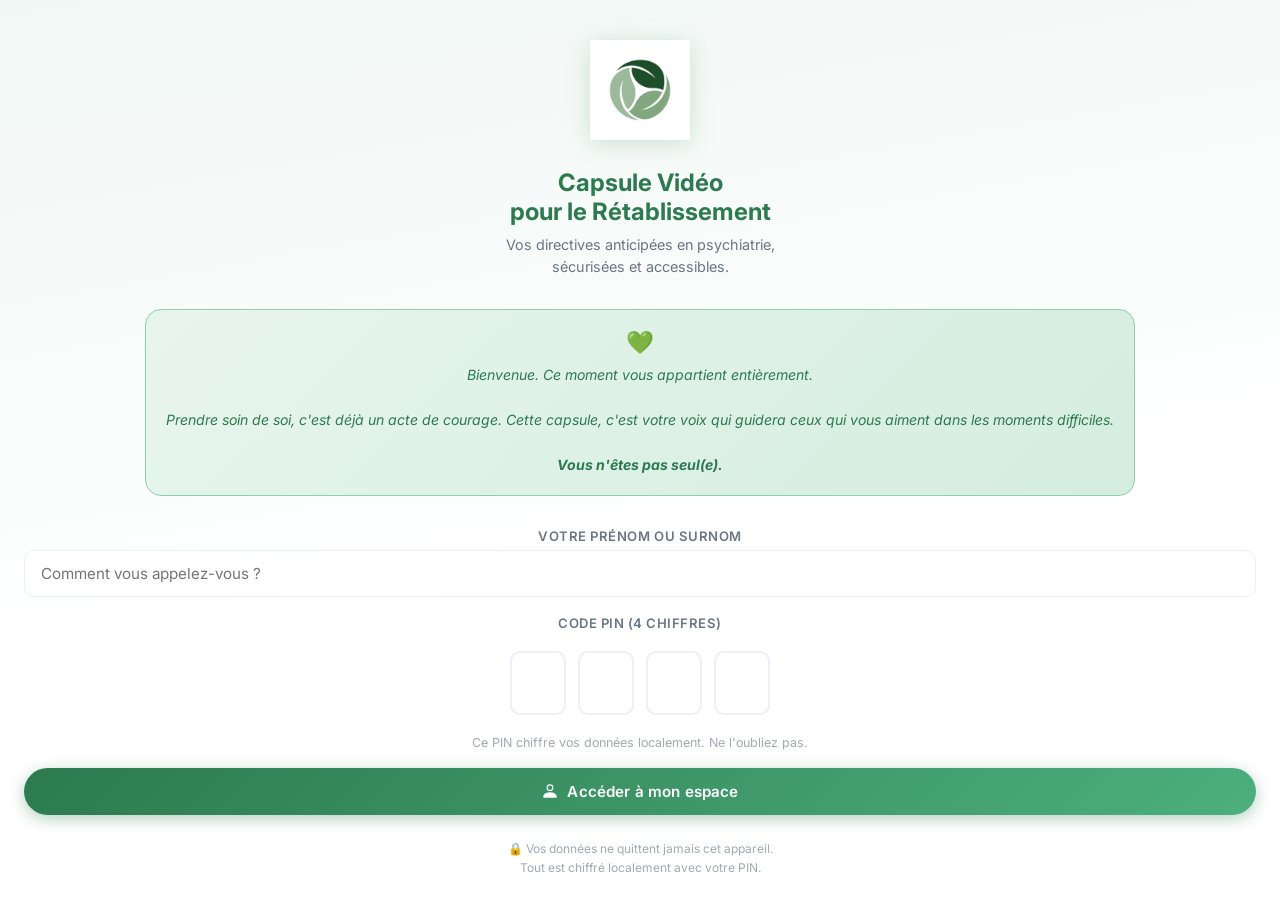
==== index.html @ 0cb2ffcc "Add files via upload" ====
<!DOCTYPE html>
<html lang="fr">
<head>
  <meta charset="UTF-8"/>
  <meta name="viewport" content="width=device-width, initial-scale=1.0, viewport-fit=cover"/>
  <meta name="theme-color" content="#2d7a4f"/>
  <meta name="description" content="Enregistrez vos Directives Anticipées en Psychiatrie en toute sécurité."/>
  <meta name="apple-mobile-web-app-capable" content="yes"/>
  <meta name="apple-mobile-web-app-status-bar-style" content="default"/>
  <meta name="apple-mobile-web-app-title" content="Ma Capsule"/>
  <title>Capsule Vidéo — Connexion</title>
  <link rel="manifest" href="manifest.json"/>
  <link rel="apple-touch-icon" href="icons/icon-192.png"/>
  <link rel="icon" href="icons/icon-192.png" type="image/png"/>
  <link rel="stylesheet" href="css/style.css"/>
</head>
<body>
<div class="login-page">

  <!-- Logo -->
  <img src="icons/icon-512.png" alt="Logo Capsule Vidéo" class="login-logo"/>

  <h1>Capsule Vidéo<br>pour le Rétablissement</h1>
  <p class="tagline">Vos directives anticipées en psychiatrie,<br>sécurisées et accessibles.</p>

  <!-- Message de bienveillance -->
  <div class="bienveillance-banner">
    <div class="heart">💚</div>
    <p>
      Bienvenue. Ce moment vous appartient entièrement.<br><br>
      Prendre soin de soi, c'est déjà un acte de courage.
      Cette capsule, c'est votre voix qui guidera ceux qui vous aiment
      dans les moments difficiles.<br><br>
      <strong>Vous n'êtes pas seul(e).</strong>
    </p>
  </div>

  <!-- Formulaire de connexion -->
  <form class="login-form" id="loginForm" autocomplete="off">
    <div class="form-group">
      <label for="userName">Votre prénom ou surnom</label>
      <input type="text" id="userName" placeholder="Comment vous appelez-vous ?" maxlength="40" required autocomplete="off"/>
    </div>

    <div class="form-group">
      <label>Code PIN (4 chiffres)</label>
      <div class="pin-input-row">
        <input type="tel" class="pin-digit" id="pin1" maxlength="1" pattern="[0-9]" inputmode="numeric" autocomplete="off"/>
        <input type="tel" class="pin-digit" id="pin2" maxlength="1" pattern="[0-9]" inputmode="numeric" autocomplete="off"/>
        <input type="tel" class="pin-digit" id="pin3" maxlength="1" pattern="[0-9]" inputmode="numeric" autocomplete="off"/>
        <input type="tel" class="pin-digit" id="pin4" maxlength="1" pattern="[0-9]" inputmode="numeric" autocomplete="off"/>
      </div>
      <p class="mt-8" style="font-size:0.78rem;color:var(--gray-400);text-align:center;">
        Ce PIN chiffre vos données localement. Ne l'oubliez pas.
      </p>
    </div>

    <button type="submit" class="btn btn-primary btn-full" id="loginBtn">
      <svg xmlns="http://www.w3.org/2000/svg" width="18" height="18" fill="currentColor" viewBox="0 0 16 16">
        <path d="M8 8a3 3 0 1 0 0-6 3 3 0 0 0 0 6zm2-3a2 2 0 1 1-4 0 2 2 0 0 1 4 0zm4 8c0 1-1 1-1 1H3s-1 0-1-1 1-4 6-4 6 3 6 4z"/>
      </svg>
      Accéder à mon espace
    </button>
  </form>

  <p class="mt-24" style="font-size:0.75rem;color:var(--gray-400);text-align:center;line-height:1.6;max-width:300px;">
    🔒 Vos données ne quittent jamais cet appareil.<br>
    Tout est chiffré localement avec votre PIN.
  </p>
</div>

<div id="toast" class="toast"></div>

<script type="module">
  import { setState, registerSW, showToast } from './js/app.js';

  registerSW();

  // PIN auto-advance
  const pins = document.querySelectorAll('.pin-digit');
  pins.forEach((input, i) => {
    input.addEventListener('input', () => {
      input.value = input.value.replace(/\D/g, '');
      if (input.value && i < pins.length - 1) pins[i + 1].focus();
    });
    input.addEventListener('keydown', e => {
      if (e.key === 'Backspace' && !input.value && i > 0) pins[i - 1].focus();
    });
  });

  document.getElementById('loginForm').addEventListener('submit', e => {
    e.preventDefault();
    const name = document.getElementById('userName').value.trim();
    const pin  = Array.from(pins).map(p => p.value).join('');

    if (!name) { showToast('Veuillez entrer votre prénom.'); return; }
    if (pin.length !== 4) { showToast('Veuillez entrer votre code PIN à 4 chiffres.'); return; }

    setState({ name, pin });
    window.location.href = 'dashboard.html';
  });
</script>
</body>
</html>
---- css/style.css ----
/* ============================================
   Capsule Vidéo — Design System
   Palette apaisante : verts naturels, blancs doux
   ============================================ */

@import url('https://fonts.googleapis.com/css2?family=Inter:wght@300;400;500;600;700&display=swap');

:root {
  --green-dark:   #2d7a4f;
  --green-mid:    #4caf7d;
  --green-light:  #8ecfac;
  --green-pale:   #e8f5ee;
  --green-mist:   #f0f7f4;
  --white:        #ffffff;
  --gray-100:     #f8fafb;
  --gray-200:     #eef1f3;
  --gray-400:     #a0aab4;
  --gray-600:     #6b7685;
  --gray-800:     #2c3540;
  --accent:       #5cb87a;
  --danger:       #e57373;
  --shadow-sm:    0 2px 8px rgba(45, 122, 79, 0.08);
  --shadow-md:    0 4px 20px rgba(45, 122, 79, 0.14);
  --shadow-lg:    0 8px 40px rgba(45, 122, 79, 0.18);
  --radius-sm:    10px;
  --radius-md:    16px;
  --radius-lg:    24px;
  --radius-xl:    36px;
  --transition:   all 0.25s cubic-bezier(0.4, 0, 0.2, 1);
}

*, *::before, *::after {
  box-sizing: border-box;
  margin: 0;
  padding: 0;
}

html, body {
  height: 100%;
  font-family: 'Inter', system-ui, -apple-system, sans-serif;
  font-size: 16px;
  color: var(--gray-800);
  background: var(--green-mist);
  -webkit-font-smoothing: antialiased;
}

/* ── Layout ── */
.app-shell {
  min-height: 100vh;
  display: flex;
  flex-direction: column;
  max-width: 480px;
  margin: 0 auto;
  background: var(--white);
  box-shadow: var(--shadow-lg);
}

.page {
  flex: 1;
  overflow-y: auto;
  padding: 24px 20px;
}

/* ── Header ── */
.app-header {
  background: var(--white);
  padding: 16px 20px;
  display: flex;
  align-items: center;
  gap: 12px;
  border-bottom: 1px solid var(--green-pale);
  position: sticky;
  top: 0;
  z-index: 100;
}

.app-header .logo-wrap {
  width: 36px;
  height: 36px;
  flex-shrink: 0;
}

.app-header .logo-wrap img {
  width: 100%;
  height: 100%;
  object-fit: contain;
}

.app-header h1 {
  font-size: 0.9rem;
  font-weight: 600;
  color: var(--green-dark);
  line-height: 1.2;
}

.app-header .subtitle {
  font-size: 0.72rem;
  color: var(--gray-400);
  font-weight: 400;
}

.header-back {
  margin-left: auto;
  background: none;
  border: none;
  cursor: pointer;
  color: var(--green-dark);
  padding: 6px;
  border-radius: 50%;
  transition: var(--transition);
}
.header-back:hover { background: var(--green-pale); }

/* ── Bottom Nav ── */
.bottom-nav {
  display: flex;
  background: var(--white);
  border-top: 1px solid var(--green-pale);
  padding: 8px 0 12px;
}

.nav-item {
  flex: 1;
  display: flex;
  flex-direction: column;
  align-items: center;
  gap: 4px;
  text-decoration: none;
  color: var(--gray-400);
  font-size: 0.65rem;
  font-weight: 500;
  padding: 6px;
  border-radius: var(--radius-sm);
  transition: var(--transition);
  cursor: pointer;
  background: none;
  border: none;
}

.nav-item svg {
  width: 22px;
  height: 22px;
}

.nav-item.active {
  color: var(--green-dark);
}

.nav-item:hover {
  color: var(--green-mid);
}

/* ── Cards ── */
.card {
  background: var(--white);
  border-radius: var(--radius-md);
  padding: 20px;
  box-shadow: var(--shadow-sm);
  border: 1px solid var(--green-pale);
  margin-bottom: 16px;
}

.card-muted {
  background: var(--green-mist);
  border: 1px solid var(--green-pale);
  border-radius: var(--radius-md);
  padding: 20px;
  margin-bottom: 16px;
}

/* ── Buttons ── */
.btn {
  display: inline-flex;
  align-items: center;
  justify-content: center;
  gap: 8px;
  padding: 14px 24px;
  border-radius: var(--radius-xl);
  font-weight: 600;
  font-size: 0.95rem;
  border: none;
  cursor: pointer;
  transition: var(--transition);
  text-decoration: none;
  letter-spacing: 0.01em;
  font-family: inherit;
}

.btn-primary {
  background: linear-gradient(135deg, var(--green-dark), var(--green-mid));
  color: var(--white);
  box-shadow: 0 4px 16px rgba(45, 122, 79, 0.35);
}
.btn-primary:hover {
  transform: translateY(-2px);
  box-shadow: 0 6px 24px rgba(45, 122, 79, 0.45);
}
.btn-primary:active { transform: translateY(0); }

.btn-secondary {
  background: var(--green-pale);
  color: var(--green-dark);
  border: 1.5px solid var(--green-light);
}
.btn-secondary:hover { background: #d4edde; }

.btn-danger {
  background: #fde8e8;
  color: var(--danger);
  border: 1.5px solid #f5c6c6;
}
.btn-danger:hover { background: #fcd0d0; }

.btn-full { width: 100%; }

.btn-icon {
  padding: 12px;
  border-radius: 50%;
  width: 48px;
  height: 48px;
}

/* ── Forms ── */
.form-group {
  margin-bottom: 18px;
}

label {
  display: block;
  font-size: 0.82rem;
  font-weight: 600;
  color: var(--gray-600);
  margin-bottom: 6px;
  text-transform: uppercase;
  letter-spacing: 0.04em;
}

input, select, textarea {
  width: 100%;
  padding: 13px 16px;
  border: 1.5px solid var(--gray-200);
  border-radius: var(--radius-sm);
  font-size: 0.95rem;
  font-family: inherit;
  color: var(--gray-800);
  background: var(--white);
  transition: var(--transition);
  outline: none;
}

input:focus, select:focus, textarea:focus {
  border-color: var(--green-mid);
  box-shadow: 0 0 0 3px rgba(76, 175, 125, 0.12);
}

.pin-input-row {
  display: flex;
  gap: 12px;
  justify-content: center;
  margin: 20px 0;
}

.pin-digit {
  width: 56px;
  height: 64px;
  text-align: center;
  font-size: 1.6rem;
  font-weight: 700;
  border: 2px solid var(--gray-200);
  border-radius: var(--radius-sm);
  color: var(--green-dark);
  caret-color: var(--green-mid);
  transition: var(--transition);
  padding: 0;
  -webkit-text-security: disc;
}
.pin-digit:focus {
  border-color: var(--green-mid);
  box-shadow: 0 0 0 3px rgba(76, 175, 125, 0.15);
}

/* ── Login / Welcome page ── */
.login-page {
  display: flex;
  flex-direction: column;
  align-items: center;
  text-align: center;
  padding: 40px 24px;
  min-height: 100vh;
  background: linear-gradient(170deg, var(--green-mist) 0%, var(--white) 60%);
}

.login-logo {
  width: 100px;
  height: 100px;
  margin-bottom: 28px;
  filter: drop-shadow(0 4px 12px rgba(45,122,79,0.2));
  animation: floatIn 0.8s ease-out;
}

@keyframes floatIn {
  from { opacity: 0; transform: translateY(-16px); }
  to   { opacity: 1; transform: translateY(0); }
}

.login-page h1 {
  font-size: 1.5rem;
  font-weight: 700;
  color: var(--green-dark);
  margin-bottom: 8px;
  animation: fadeInUp 0.6s 0.2s ease-out both;
}

.login-page .tagline {
  font-size: 0.9rem;
  color: var(--gray-600);
  margin-bottom: 32px;
  line-height: 1.5;
  animation: fadeInUp 0.6s 0.3s ease-out both;
}

.bienveillance-banner {
  background: linear-gradient(135deg, #e8f5ee, #d4edde);
  border: 1px solid var(--green-light);
  border-radius: var(--radius-md);
  padding: 18px 20px;
  margin-bottom: 32px;
  animation: fadeInUp 0.6s 0.4s ease-out both;
}

.bienveillance-banner .heart {
  font-size: 1.4rem;
  margin-bottom: 8px;
}

.bienveillance-banner p {
  font-size: 0.88rem;
  color: var(--green-dark);
  line-height: 1.6;
  font-style: italic;
}

.login-form {
  width: 100%;
  animation: fadeInUp 0.6s 0.5s ease-out both;
}

@keyframes fadeInUp {
  from { opacity: 0; transform: translateY(20px); }
  to   { opacity: 1; transform: translateY(0); }
}

/* ── Dashboard ── */
.dashboard-hero {
  background: linear-gradient(135deg, var(--green-dark) 0%, var(--green-mid) 100%);
  border-radius: var(--radius-lg);
  padding: 32px 24px;
  text-align: center;
  margin-bottom: 20px;
  color: var(--white);
  position: relative;
  overflow: hidden;
}

.dashboard-hero::before {
  content: '';
  position: absolute;
  top: -30px; right: -30px;
  width: 120px; height: 120px;
  border-radius: 50%;
  background: rgba(255,255,255,0.07);
}

.dashboard-hero::after {
  content: '';
  position: absolute;
  bottom: -40px; left: -20px;
  width: 160px; height: 160px;
  border-radius: 50%;
  background: rgba(255,255,255,0.05);
}

.dashboard-hero h2 {
  font-size: 1.15rem;
  font-weight: 600;
  margin-bottom: 6px;
  opacity: 0.9;
}

.dashboard-hero .hero-name {
  font-size: 1.6rem;
  font-weight: 700;
  margin-bottom: 24px;
}

.record-btn-hero {
  background: var(--white);
  color: var(--green-dark);
  font-size: 1.05rem;
  padding: 16px 32px;
  box-shadow: 0 4px 20px rgba(0,0,0,0.15);
  border-radius: var(--radius-xl);
  border: none;
  cursor: pointer;
  font-family: inherit;
  font-weight: 700;
  display: inline-flex;
  align-items: center;
  gap: 10px;
  transition: var(--transition);
  position: relative;
  z-index: 1;
}
.record-btn-hero:hover {
  transform: scale(1.04);
  box-shadow: 0 6px 28px rgba(0,0,0,0.2);
}

/* ── Video Player ── */
.video-container {
  position: relative;
  width: 100%;
  border-radius: var(--radius-md);
  overflow: hidden;
  background: var(--gray-800);
  aspect-ratio: 4/3;
}

.video-container video {
  width: 100%;
  height: 100%;
  object-fit: cover;
}

.video-empty {
  display: flex;
  flex-direction: column;
  align-items: center;
  justify-content: center;
  height: 200px;
  background: var(--green-mist);
  border-radius: var(--radius-md);
  border: 2px dashed var(--green-light);
  color: var(--gray-400);
  gap: 10px;
}

.video-empty svg { opacity: 0.4; }
.video-empty p {
  font-size: 0.85rem;
  text-align: center;
  padding: 0 20px;
  line-height: 1.4;
}

.capsule-meta {
  display: flex;
  gap: 12px;
  margin-top: 10px;
}

.meta-chip {
  background: var(--green-pale);
  color: var(--green-dark);
  font-size: 0.75rem;
  font-weight: 600;
  padding: 4px 12px;
  border-radius: 99px;
  display: inline-flex;
  align-items: center;
  gap: 4px;
}

/* ── Record page ── */
.record-page {
  padding: 0;
}

.camera-container {
  position: relative;
  width: 100%;
  background: #111;
  aspect-ratio: 3/4;
  max-height: 55vh;
  overflow: hidden;
}

#videoPreview {
  width: 100%;
  height: 100%;
  object-fit: cover;
  transform: scaleX(-1); /* selfie mirror */
}

.camera-placeholder {
  position: absolute;
  inset: 0;
  display: flex;
  flex-direction: column;
  align-items: center;
  justify-content: center;
  color: rgba(255,255,255,0.5);
  gap: 12px;
  font-size: 0.88rem;
}

/* Prompt overlay */
.prompt-overlay {
  position: absolute;
  bottom: 0;
  left: 0;
  right: 0;
  background: linear-gradient(to top, rgba(0,0,0,0.85) 0%, rgba(0,0,0,0) 100%);
  padding: 40px 20px 20px;
  color: white;
}

.prompt-phase {
  display: inline-block;
  background: rgba(76, 175, 125, 0.85);
  padding: 3px 10px;
  border-radius: 99px;
  font-size: 0.7rem;
  font-weight: 600;
  margin-bottom: 8px;
  text-transform: uppercase;
  letter-spacing: 0.06em;
  backdrop-filter: blur(4px);
}

.prompt-text {
  font-size: 1rem;
  font-weight: 500;
  line-height: 1.4;
  text-shadow: 0 1px 4px rgba(0,0,0,0.5);
}

/* Progress bar */
.phase-progress {
  display: flex;
  gap: 6px;
  padding: 16px 20px 8px;
  background: var(--white);
}

.phase-dot {
  flex: 1;
  height: 4px;
  border-radius: 99px;
  background: var(--gray-200);
  transition: var(--transition);
}
.phase-dot.done  { background: var(--green-dark); }
.phase-dot.active { background: var(--green-mid); }

/* Timer */
.rec-timer {
  display: flex;
  align-items: center;
  gap: 8px;
  font-size: 0.85rem;
  font-weight: 600;
  color: var(--gray-600);
  padding: 8px 20px;
}

.rec-dot {
  width: 10px;
  height: 10px;
  border-radius: 50%;
  background: var(--danger);
  opacity: 0;
  transition: opacity 0.2s;
}
.rec-dot.recording {
  opacity: 1;
  animation: blink 1.2s ease-in-out infinite;
}
@keyframes blink {
  0%, 100% { opacity: 1; }
  50% { opacity: 0.2; }
}

/* Record controls */
.record-controls {
  display: flex;
  align-items: center;
  justify-content: center;
  gap: 16px;
  padding: 16px 20px 24px;
  background: var(--white);
}

.rec-btn-main {
  width: 72px;
  height: 72px;
  border-radius: 50%;
  border: 4px solid var(--green-dark);
  background: var(--white);
  cursor: pointer;
  display: flex;
  align-items: center;
  justify-content: center;
  transition: var(--transition);
  box-shadow: var(--shadow-md);
}
.rec-btn-main:hover { transform: scale(1.06); }

.rec-btn-main .inner-circle {
  width: 44px;
  height: 44px;
  border-radius: 50%;
  background: var(--danger);
  transition: var(--transition);
}
.rec-btn-main.recording .inner-circle {
  border-radius: 6px;
  width: 28px; height: 28px;
  background: var(--danger);
}

.btn-sm {
  padding: 10px 18px;
  font-size: 0.82rem;
  border-radius: var(--radius-xl);
}

.prompts-panel {
  background: var(--green-mist);
  padding: 16px 20px;
  border-top: 1px solid var(--green-pale);
}

.prompts-panel h3 {
  font-size: 0.75rem;
  text-transform: uppercase;
  letter-spacing: 0.06em;
  color: var(--gray-400);
  margin-bottom: 10px;
  font-weight: 600;
}

.prompt-list {
  list-style: none;
}

.prompt-list li {
  padding: 8px 12px;
  border-radius: var(--radius-sm);
  font-size: 0.85rem;
  color: var(--gray-600);
  margin-bottom: 4px;
  transition: var(--transition);
  display: flex;
  align-items: center;
  gap: 8px;
}
.prompt-list li.active {
  background: var(--white);
  color: var(--green-dark);
  font-weight: 600;
  box-shadow: var(--shadow-sm);
}
.prompt-list li.done {
  color: var(--green-light);
  text-decoration: line-through;
}

/* ── Access page ── */
.access-badge {
  display: inline-flex;
  align-items: center;
  gap: 6px;
  font-size: 0.75rem;
  font-weight: 600;
  padding: 4px 12px;
  border-radius: 99px;
}
.badge-soignant  { background: #e3f2fd; color: #1976d2; }
.badge-confiance { background: #ede7f6; color: #7b1fa2; }
.badge-famille   { background: #fff3e0; color: #f57c00; }

.access-person {
  display: flex;
  align-items: center;
  gap: 14px;
  padding: 14px 0;
  border-bottom: 1px solid var(--gray-200);
}
.access-person:last-child { border-bottom: none; }

.avatar {
  width: 42px;
  height: 42px;
  border-radius: 50%;
  background: linear-gradient(135deg, var(--green-mid), var(--green-dark));
  display: flex;
  align-items: center;
  justify-content: center;
  color: white;
  font-weight: 700;
  font-size: 1rem;
  flex-shrink: 0;
}

.access-info { flex: 1; }
.access-info .name {
  font-weight: 600;
  font-size: 0.92rem;
  color: var(--gray-800);
}
.access-info .contact {
  font-size: 0.78rem;
  color: var(--gray-400);
  margin-top: 2px;
}

/* ── Misc ── */
.section-title {
  font-size: 0.75rem;
  text-transform: uppercase;
  letter-spacing: 0.06em;
  color: var(--gray-400);
  font-weight: 700;
  margin-bottom: 12px;
  margin-top: 4px;
}

.text-center { text-align: center; }
.mt-8 { margin-top: 8px; }
.mt-12 { margin-top: 12px; }
.mt-16 { margin-top: 16px; }
.mt-24 { margin-top: 24px; }
.mb-8  { margin-bottom: 8px; }
.mb-16 { margin-bottom: 16px; }

.divider {
  height: 1px;
  background: var(--green-pale);
  margin: 16px 0;
}

.toast {
  position: fixed;
  bottom: 90px;
  left: 50%;
  transform: translateX(-50%) translateY(20px);
  background: var(--gray-800);
  color: white;
  padding: 12px 20px;
  border-radius: var(--radius-xl);
  font-size: 0.85rem;
  opacity: 0;
  transition: all 0.3s ease;
  z-index: 1000;
  white-space: nowrap;
  pointer-events: none;
}
.toast.show {
  opacity: 1;
  transform: translateX(-50%) translateY(0);
}

.info-box {
  background: linear-gradient(135deg, #e8f5ee, #d4edde);
  border: 1px solid var(--green-light);
  border-radius: var(--radius-sm);
  padding: 14px 16px;
  font-size: 0.82rem;
  color: var(--green-dark);
  line-height: 1.5;
  margin-bottom: 16px;
}

.danger-zone {
  border: 1.5px solid #f5c6c6;
  border-radius: var(--radius-md);
  padding: 16px;
  background: #fff8f8;
}
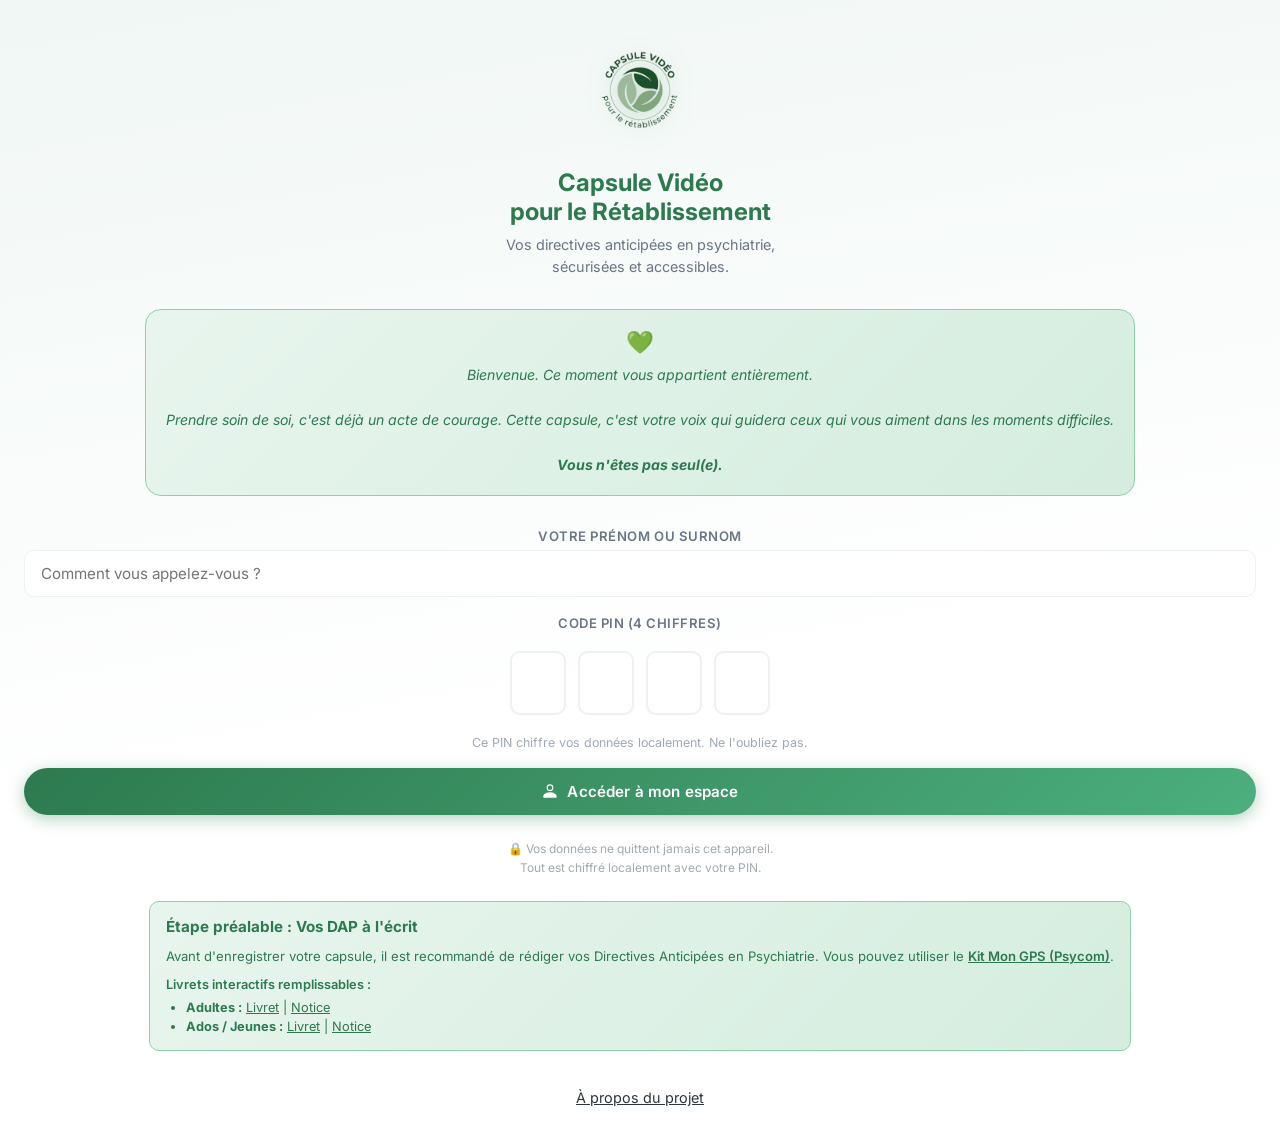
==== commit 93382ad9: "Add files via upload" ====
--- a/index.html
+++ b/index.html
@@ -1,82 +1,179 @@
 <!DOCTYPE html>
 <html lang="fr">
+
 <head>
-  <meta charset="UTF-8"/>
-  <meta name="viewport" content="width=device-width, initial-scale=1.0, viewport-fit=cover"/>
-  <meta name="theme-color" content="#2d7a4f"/>
-  <meta name="description" content="Enregistrez vos Directives Anticipées en Psychiatrie en toute sécurité."/>
-  <meta name="apple-mobile-web-app-capable" content="yes"/>
-  <meta name="apple-mobile-web-app-status-bar-style" content="default"/>
-  <meta name="apple-mobile-web-app-title" content="Ma Capsule"/>
+  <meta charset="UTF-8" />
+  <meta name="viewport" content="width=device-width, initial-scale=1.0, viewport-fit=cover" />
+  <meta name="theme-color" content="#2d7a4f" />
+  <meta name="description" content="Enregistrez vos Directives Anticipées en Psychiatrie en toute sécurité." />
+  <meta name="apple-mobile-web-app-capable" content="yes" />
+  <meta name="apple-mobile-web-app-status-bar-style" content="default" />
+  <meta name="apple-mobile-web-app-title" content="Ma Capsule" />
   <title>Capsule Vidéo — Connexion</title>
-  <link rel="manifest" href="manifest.json"/>
-  <link rel="apple-touch-icon" href="icons/icon-192.png"/>
-  <link rel="icon" href="icons/icon-192.png" type="image/png"/>
-  <link rel="stylesheet" href="css/style.css"/>
+  <link rel="manifest" href="manifest.json" />
+  <link rel="apple-touch-icon" href="icons/NewLogo.png" />
+  <link rel="icon" href="icons/NewLogo.png" type="image/png" />
+  <link rel="stylesheet" href="css/style.css" />
 </head>
+
 <body>
-<div class="login-page">
-
-  <!-- Logo -->
-  <img src="icons/icon-512.png" alt="Logo Capsule Vidéo" class="login-logo"/>
-
-  <h1>Capsule Vidéo<br>pour le Rétablissement</h1>
-  <p class="tagline">Vos directives anticipées en psychiatrie,<br>sécurisées et accessibles.</p>
-
-  <!-- Message de bienveillance -->
-  <div class="bienveillance-banner">
-    <div class="heart">💚</div>
-    <p>
-      Bienvenue. Ce moment vous appartient entièrement.<br><br>
-      Prendre soin de soi, c'est déjà un acte de courage.
-      Cette capsule, c'est votre voix qui guidera ceux qui vous aiment
-      dans les moments difficiles.<br><br>
-      <strong>Vous n'êtes pas seul(e).</strong>
-    </p>
-  </div>
-
-  <!-- Formulaire de connexion -->
-  <form class="login-form" id="loginForm" autocomplete="off">
-    <div class="form-group">
-      <label for="userName">Votre prénom ou surnom</label>
-      <input type="text" id="userName" placeholder="Comment vous appelez-vous ?" maxlength="40" required autocomplete="off"/>
-    </div>
-
-    <div class="form-group">
-      <label>Code PIN (4 chiffres)</label>
-      <div class="pin-input-row">
-        <input type="tel" class="pin-digit" id="pin1" maxlength="1" pattern="[0-9]" inputmode="numeric" autocomplete="off"/>
-        <input type="tel" class="pin-digit" id="pin2" maxlength="1" pattern="[0-9]" inputmode="numeric" autocomplete="off"/>
-        <input type="tel" class="pin-digit" id="pin3" maxlength="1" pattern="[0-9]" inputmode="numeric" autocomplete="off"/>
-        <input type="tel" class="pin-digit" id="pin4" maxlength="1" pattern="[0-9]" inputmode="numeric" autocomplete="off"/>
-      </div>
-      <p class="mt-8" style="font-size:0.78rem;color:var(--gray-400);text-align:center;">
-        Ce PIN chiffre vos données localement. Ne l'oubliez pas.
+  <div class="login-page">
+
+    <!-- Logo -->
+    <img src="icons/NewLogo.png" alt="Logo Capsule Vidéo" class="login-logo" />
+
+    <h1>Capsule Vidéo<br>pour le Rétablissement</h1>
+    <p class="tagline">Vos directives anticipées en psychiatrie,<br>sécurisées et accessibles.</p>
+
+    <!-- Message de bienveillance -->
+    <div class="bienveillance-banner">
+      <div class="heart">💚</div>
+      <p>
+        Bienvenue. Ce moment vous appartient entièrement.<br><br>
+        Prendre soin de soi, c'est déjà un acte de courage.
+        Cette capsule, c'est votre voix qui guidera ceux qui vous aiment
+        dans les moments difficiles.<br><br>
+        <strong>Vous n'êtes pas seul(e).</strong>
       </p>
     </div>
 
-    <button type="submit" class="btn btn-primary btn-full" id="loginBtn">
-      <svg xmlns="http://www.w3.org/2000/svg" width="18" height="18" fill="currentColor" viewBox="0 0 16 16">
-        <path d="M8 8a3 3 0 1 0 0-6 3 3 0 0 0 0 6zm2-3a2 2 0 1 1-4 0 2 2 0 0 1 4 0zm4 8c0 1-1 1-1 1H3s-1 0-1-1 1-4 6-4 6 3 6 4z"/>
+    <!-- Formulaire de connexion -->
+    <form class="login-form" id="loginForm" autocomplete="off">
+      <div class="form-group">
+        <label for="userName">Votre prénom ou surnom</label>
+        <input type="text" id="userName" placeholder="Comment vous appelez-vous ?" maxlength="40" required
+          autocomplete="off" />
+      </div>
+
+      <div class="form-group">
+        <label>Code PIN (4 chiffres)</label>
+        <div class="pin-input-row">
+          <input type="tel" class="pin-digit" id="pin1" maxlength="1" pattern="[0-9]" inputmode="numeric"
+            autocomplete="off" />
+          <input type="tel" class="pin-digit" id="pin2" maxlength="1" pattern="[0-9]" inputmode="numeric"
+            autocomplete="off" />
+          <input type="tel" class="pin-digit" id="pin3" maxlength="1" pattern="[0-9]" inputmode="numeric"
+            autocomplete="off" />
+          <input type="tel" class="pin-digit" id="pin4" maxlength="1" pattern="[0-9]" inputmode="numeric"
+            autocomplete="off" />
+        </div>
+        <p class="mt-8" style="font-size:0.78rem;color:var(--gray-400);text-align:center;">
+          Ce PIN chiffre vos données localement. Ne l'oubliez pas.
+        </p>
+      </div>
+
+      <button type="submit" class="btn btn-primary btn-full" id="loginBtn">
+        <svg xmlns="http://www.w3.org/2000/svg" width="18" height="18" fill="currentColor" viewBox="0 0 16 16">
+          <path
+            d="M8 8a3 3 0 1 0 0-6 3 3 0 0 0 0 6zm2-3a2 2 0 1 1-4 0 2 2 0 0 1 4 0zm4 8c0 1-1 1-1 1H3s-1 0-1-1 1-4 6-4 6 3 6 4z" />
+        </svg>
+        Accéder à mon espace
+      </button>
+    </form>
+
+    <p class="mt-24" style="font-size:0.75rem;color:var(--gray-400);text-align:center;line-height:1.6;max-width:300px;">
+      🔒 Vos données ne quittent jamais cet appareil.<br>
+      Tout est chiffré localement avec votre PIN.
+    </p>
+
+    <!-- Étape préalable DAP -->
+    <div class="info-box" style="margin-top: 24px; text-align: left; line-height: 1.5;">
+      <h3 style="font-size: 0.95rem; color: var(--primary-color); margin-bottom: 8px;">Étape préalable : Vos DAP à l'écrit</h3>
+      <p style="margin-bottom: 8px;">Avant d'enregistrer votre capsule, il est recommandé de rédiger vos Directives Anticipées en Psychiatrie. Vous pouvez utiliser le <a href="https://www.psycom.org/agir/la-defense-des-droits/kit-mon-gps/#telecharger-le-livret-mon-gps-697d5fd9e384f" target="_blank" rel="noopener" style="color:var(--primary-color);font-weight:600;text-decoration:underline;">Kit Mon GPS (Psycom)</a>.</p>
+      
+      <p style="margin-bottom: 4px; font-weight: 600; font-size: 0.8rem;">Livrets interactifs remplissables :</p>
+      <ul style="margin: 0; padding-left: 20px; font-size: 0.8rem;">
+        <li><strong>Adultes :</strong> <a href="https://www.psycom.org/wp-content/uploads/2023/11/PSYCOM_GPS_VF_INTERACTIF_2023.pdf" target="_blank" rel="noopener" style="color:var(--primary-color);text-decoration:underline;">Livret</a> | <a href="https://www.psycom.org/wp-content/uploads/2023/11/PSYCOM_PRISM_monGPS_NOTICE_Usagers.pdf" target="_blank" rel="noopener" style="color:var(--primary-color);text-decoration:underline;">Notice</a></li>
+        <li><strong>Ados / Jeunes :</strong> <a href="https://www.psycom.org/wp-content/uploads/2023/11/PSYCOM_GPS_ADOS_INTERACTIF_2023.pdf" target="_blank" rel="noopener" style="color:var(--primary-color);text-decoration:underline;">Livret</a> | <a href="https://www.psycom.org/wp-content/uploads/2024/04/PSYCOM_GPS_ADO-JEUNES-ADULTES_Notice_Jeunes_DEF.pdf" target="_blank" rel="noopener" style="color:var(--primary-color);text-decoration:underline;">Notice</a></li>
+      </ul>
+    </div>
+
+    <!-- Bouton installation PWA -->
+    <button id="installBtn" class="btn-install" style="display:none;"
+      aria-label="Installer l'application sur votre téléphone">
+      <svg xmlns="http://www.w3.org/2000/svg" width="20" height="20" fill="currentColor" viewBox="0 0 16 16">
+        <path
+          d="M.5 9.9a.5.5 0 0 1 .5.5v2.5a1 1 0 0 0 1 1h12a1 1 0 0 0 1-1v-2.5a.5.5 0 0 1 1 0v2.5a2 2 0 0 1-2 2H2a2 2 0 0 1-2-2v-2.5a.5.5 0 0 1 .5-.5z" />
+        <path
+          d="M7.646 11.854a.5.5 0 0 0 .708 0l3-3a.5.5 0 0 0-.708-.708L8.5 10.293V1.5a.5.5 0 0 0-1 0v8.793L5.354 8.146a.5.5 0 1 0-.708.708l3 3z" />
       </svg>
-      Accéder à mon espace
+      Installer l'application
     </button>
-  </form>
-
-  <p class="mt-24" style="font-size:0.75rem;color:var(--gray-400);text-align:center;line-height:1.6;max-width:300px;">
-    🔒 Vos données ne quittent jamais cet appareil.<br>
-    Tout est chiffré localement avec votre PIN.
-  </p>
-</div>
-
-<div id="toast" class="toast"></div>
-
-<script type="module">
+
+    <p id="installHint" class="install-hint" style="display:none;">
+      📱 Ajoutez l'app sur votre écran d'accueil pour y accéder facilement.
+    </p>
+
+    <div style="text-align:center; margin-top: 20px;">
+        <a href="about.html" style="color:var(--gray-500); font-size: 0.9rem; text-decoration: underline;">À propos du projet</a>
+    </div>
+  </div>
+
+  <div id="toast" class="toast"></div>
+
+  <script type="module">
   import { setState, registerSW, showToast } from './js/app.js';
 
   registerSW();
 
-  // PIN auto-advance
+  // ── Installation PWA ───────────────────────────────────────────────────────
+  let deferredPrompt = null;
+  const installBtn  = document.getElementById('installBtn');
+  const installHint = document.getElementById('installHint');
+
+  // Si déjà installée en standalone, ne rien afficher
+  const isStandalone = window.matchMedia('(display-mode: standalone)').matches
+    || window.navigator.standalone === true;
+
+  if (!isStandalone) {
+    // Android / Chrome : événement natif
+    window.addEventListener('beforeinstallprompt', e => {
+      e.preventDefault();
+      deferredPrompt = e;
+      installBtn.style.display = 'flex';
+      installHint.style.display = 'block';
+    });
+
+    // iOS Safari : pas d'événement natif → afficher un message guidé
+    const isIOS = /iphone|ipad|ipod/i.test(navigator.userAgent);
+    const isSafari = /^((?!chrome|android).)*safari/i.test(navigator.userAgent);
+    if (isIOS && isSafari) {
+      installBtn.textContent = '';
+      installBtn.innerHTML = `
+        <svg xmlns="http://www.w3.org/2000/svg" width="20" height="20" fill="currentColor" viewBox="0 0 16 16">
+          <path d="M.5 9.9a.5.5 0 0 1 .5.5v2.5a1 1 0 0 0 1 1h12a1 1 0 0 0 1-1v-2.5a.5.5 0 0 1 1 0v2.5a2 2 0 0 1-2 2H2a2 2 0 0 1-2-2v-2.5a.5.5 0 0 1 .5-.5z"/>
+          <path d="M7.646 11.854a.5.5 0 0 0 .708 0l3-3a.5.5 0 0 0-.708-.708L8.5 10.293V1.5a.5.5 0 0 0-1 0v8.793L5.354 8.146a.5.5 0 1 0-.708.708l3 3z"/>
+        </svg>
+        Installer l'application`;
+      installBtn.style.display = 'flex';
+      installHint.style.display = 'block';
+    }
+
+    installBtn.addEventListener('click', async () => {
+      if (deferredPrompt) {
+        // Android/Chrome : déclencher la boîte de dialogue native
+        deferredPrompt.prompt();
+        const { outcome } = await deferredPrompt.userChoice;
+        if (outcome === 'accepted') {
+          installBtn.style.display = 'none';
+          installHint.style.display = 'none';
+          showToast('✅ Application installée avec succès !');
+        }
+        deferredPrompt = null;
+      } else {
+        // iOS : afficher les instructions
+        showToast('Sur iOS : appuyez sur  ⬆  puis « Sur l\'écran d\'accueil »', 5000);
+      }
+    });
+
+    // Masquer si l'utilisateur installe depuis ailleurs
+    window.addEventListener('appinstalled', () => {
+      installBtn.style.display = 'none';
+      installHint.style.display = 'none';
+    });
+  }
+
+  // ── PIN auto-advance ───────────────────────────────────────────────────────
   const pins = document.querySelectorAll('.pin-digit');
   pins.forEach((input, i) => {
     input.addEventListener('input', () => {
@@ -99,6 +196,7 @@
     setState({ name, pin });
     window.location.href = 'dashboard.html';
   });
-</script>
+  </script>
 </body>
-</html>
+
+</html>
--- a/css/style.css
+++ b/css/style.css
@@ -6,36 +6,39 @@
 @import url('https://fonts.googleapis.com/css2?family=Inter:wght@300;400;500;600;700&display=swap');
 
 :root {
-  --green-dark:   #2d7a4f;
-  --green-mid:    #4caf7d;
-  --green-light:  #8ecfac;
-  --green-pale:   #e8f5ee;
-  --green-mist:   #f0f7f4;
-  --white:        #ffffff;
-  --gray-100:     #f8fafb;
-  --gray-200:     #eef1f3;
-  --gray-400:     #a0aab4;
-  --gray-600:     #6b7685;
-  --gray-800:     #2c3540;
-  --accent:       #5cb87a;
-  --danger:       #e57373;
-  --shadow-sm:    0 2px 8px rgba(45, 122, 79, 0.08);
-  --shadow-md:    0 4px 20px rgba(45, 122, 79, 0.14);
-  --shadow-lg:    0 8px 40px rgba(45, 122, 79, 0.18);
-  --radius-sm:    10px;
-  --radius-md:    16px;
-  --radius-lg:    24px;
-  --radius-xl:    36px;
-  --transition:   all 0.25s cubic-bezier(0.4, 0, 0.2, 1);
-}
-
-*, *::before, *::after {
+  --green-dark: #2d7a4f;
+  --green-mid: #4caf7d;
+  --green-light: #8ecfac;
+  --green-pale: #e8f5ee;
+  --green-mist: #f0f7f4;
+  --white: #ffffff;
+  --gray-100: #f8fafb;
+  --gray-200: #eef1f3;
+  --gray-400: #a0aab4;
+  --gray-600: #6b7685;
+  --gray-800: #2c3540;
+  --accent: #5cb87a;
+  --danger: #e57373;
+  --shadow-sm: 0 2px 8px rgba(45, 122, 79, 0.08);
+  --shadow-md: 0 4px 20px rgba(45, 122, 79, 0.14);
+  --shadow-lg: 0 8px 40px rgba(45, 122, 79, 0.18);
+  --radius-sm: 10px;
+  --radius-md: 16px;
+  --radius-lg: 24px;
+  --radius-xl: 36px;
+  --transition: all 0.25s cubic-bezier(0.4, 0, 0.2, 1);
+}
+
+*,
+*::before,
+*::after {
   box-sizing: border-box;
   margin: 0;
   padding: 0;
 }
 
-html, body {
+html,
+body {
   height: 100%;
   font-family: 'Inter', system-ui, -apple-system, sans-serif;
   font-size: 16px;
@@ -109,7 +112,10 @@
   border-radius: 50%;
   transition: var(--transition);
 }
-.header-back:hover { background: var(--green-pale); }
+
+.header-back:hover {
+  background: var(--green-pale);
+}
 
 /* ── Bottom Nav ── */
 .bottom-nav {
@@ -191,27 +197,39 @@
   color: var(--white);
   box-shadow: 0 4px 16px rgba(45, 122, 79, 0.35);
 }
+
 .btn-primary:hover {
   transform: translateY(-2px);
   box-shadow: 0 6px 24px rgba(45, 122, 79, 0.45);
 }
-.btn-primary:active { transform: translateY(0); }
+
+.btn-primary:active {
+  transform: translateY(0);
+}
 
 .btn-secondary {
   background: var(--green-pale);
   color: var(--green-dark);
   border: 1.5px solid var(--green-light);
 }
-.btn-secondary:hover { background: #d4edde; }
+
+.btn-secondary:hover {
+  background: #d4edde;
+}
 
 .btn-danger {
   background: #fde8e8;
   color: var(--danger);
   border: 1.5px solid #f5c6c6;
 }
-.btn-danger:hover { background: #fcd0d0; }
-
-.btn-full { width: 100%; }
+
+.btn-danger:hover {
+  background: #fcd0d0;
+}
+
+.btn-full {
+  width: 100%;
+}
 
 .btn-icon {
   padding: 12px;
@@ -235,7 +253,9 @@
   letter-spacing: 0.04em;
 }
 
-input, select, textarea {
+input,
+select,
+textarea {
   width: 100%;
   padding: 13px 16px;
   border: 1.5px solid var(--gray-200);
@@ -248,7 +268,9 @@
   outline: none;
 }
 
-input:focus, select:focus, textarea:focus {
+input:focus,
+select:focus,
+textarea:focus {
   border-color: var(--green-mid);
   box-shadow: 0 0 0 3px rgba(76, 175, 125, 0.12);
 }
@@ -274,6 +296,7 @@
   padding: 0;
   -webkit-text-security: disc;
 }
+
 .pin-digit:focus {
   border-color: var(--green-mid);
   box-shadow: 0 0 0 3px rgba(76, 175, 125, 0.15);
@@ -294,13 +317,20 @@
   width: 100px;
   height: 100px;
   margin-bottom: 28px;
-  filter: drop-shadow(0 4px 12px rgba(45,122,79,0.2));
+  filter: drop-shadow(0 4px 12px rgba(45, 122, 79, 0.2));
   animation: floatIn 0.8s ease-out;
 }
 
 @keyframes floatIn {
-  from { opacity: 0; transform: translateY(-16px); }
-  to   { opacity: 1; transform: translateY(0); }
+  from {
+    opacity: 0;
+    transform: translateY(-16px);
+  }
+
+  to {
+    opacity: 1;
+    transform: translateY(0);
+  }
 }
 
 .login-page h1 {
@@ -346,8 +376,15 @@
 }
 
 @keyframes fadeInUp {
-  from { opacity: 0; transform: translateY(20px); }
-  to   { opacity: 1; transform: translateY(0); }
+  from {
+    opacity: 0;
+    transform: translateY(20px);
+  }
+
+  to {
+    opacity: 1;
+    transform: translateY(0);
+  }
 }
 
 /* ── Dashboard ── */
@@ -365,19 +402,23 @@
 .dashboard-hero::before {
   content: '';
   position: absolute;
-  top: -30px; right: -30px;
-  width: 120px; height: 120px;
+  top: -30px;
+  right: -30px;
+  width: 120px;
+  height: 120px;
   border-radius: 50%;
-  background: rgba(255,255,255,0.07);
+  background: rgba(255, 255, 255, 0.07);
 }
 
 .dashboard-hero::after {
   content: '';
   position: absolute;
-  bottom: -40px; left: -20px;
-  width: 160px; height: 160px;
+  bottom: -40px;
+  left: -20px;
+  width: 160px;
+  height: 160px;
   border-radius: 50%;
-  background: rgba(255,255,255,0.05);
+  background: rgba(255, 255, 255, 0.05);
 }
 
 .dashboard-hero h2 {
@@ -398,7 +439,7 @@
   color: var(--green-dark);
   font-size: 1.05rem;
   padding: 16px 32px;
-  box-shadow: 0 4px 20px rgba(0,0,0,0.15);
+  box-shadow: 0 4px 20px rgba(0, 0, 0, 0.15);
   border-radius: var(--radius-xl);
   border: none;
   cursor: pointer;
@@ -411,9 +452,10 @@
   position: relative;
   z-index: 1;
 }
+
 .record-btn-hero:hover {
   transform: scale(1.04);
-  box-shadow: 0 6px 28px rgba(0,0,0,0.2);
+  box-shadow: 0 6px 28px rgba(0, 0, 0, 0.2);
 }
 
 /* ── Video Player ── */
@@ -445,7 +487,10 @@
   gap: 10px;
 }
 
-.video-empty svg { opacity: 0.4; }
+.video-empty svg {
+  opacity: 0.4;
+}
+
 .video-empty p {
   font-size: 0.85rem;
   text-align: center;
@@ -489,7 +534,8 @@
   width: 100%;
   height: 100%;
   object-fit: cover;
-  transform: scaleX(-1); /* selfie mirror */
+  transform: scaleX(-1);
+  /* selfie mirror */
 }
 
 .camera-placeholder {
@@ -499,7 +545,7 @@
   flex-direction: column;
   align-items: center;
   justify-content: center;
-  color: rgba(255,255,255,0.5);
+  color: rgba(255, 255, 255, 0.5);
   gap: 12px;
   font-size: 0.88rem;
 }
@@ -510,7 +556,7 @@
   bottom: 0;
   left: 0;
   right: 0;
-  background: linear-gradient(to top, rgba(0,0,0,0.85) 0%, rgba(0,0,0,0) 100%);
+  background: linear-gradient(to top, rgba(0, 0, 0, 0.85) 0%, rgba(0, 0, 0, 0) 100%);
   padding: 40px 20px 20px;
   color: white;
 }
@@ -532,7 +578,7 @@
   font-size: 1rem;
   font-weight: 500;
   line-height: 1.4;
-  text-shadow: 0 1px 4px rgba(0,0,0,0.5);
+  text-shadow: 0 1px 4px rgba(0, 0, 0, 0.5);
 }
 
 /* Progress bar */
@@ -550,8 +596,14 @@
   background: var(--gray-200);
   transition: var(--transition);
 }
-.phase-dot.done  { background: var(--green-dark); }
-.phase-dot.active { background: var(--green-mid); }
+
+.phase-dot.done {
+  background: var(--green-dark);
+}
+
+.phase-dot.active {
+  background: var(--green-mid);
+}
 
 /* Timer */
 .rec-timer {
@@ -572,13 +624,22 @@
   opacity: 0;
   transition: opacity 0.2s;
 }
+
 .rec-dot.recording {
   opacity: 1;
   animation: blink 1.2s ease-in-out infinite;
 }
+
 @keyframes blink {
-  0%, 100% { opacity: 1; }
-  50% { opacity: 0.2; }
+
+  0%,
+  100% {
+    opacity: 1;
+  }
+
+  50% {
+    opacity: 0.2;
+  }
 }
 
 /* Record controls */
@@ -604,7 +665,10 @@
   transition: var(--transition);
   box-shadow: var(--shadow-md);
 }
-.rec-btn-main:hover { transform: scale(1.06); }
+
+.rec-btn-main:hover {
+  transform: scale(1.06);
+}
 
 .rec-btn-main .inner-circle {
   width: 44px;
@@ -613,9 +677,11 @@
   background: var(--danger);
   transition: var(--transition);
 }
+
 .rec-btn-main.recording .inner-circle {
   border-radius: 6px;
-  width: 28px; height: 28px;
+  width: 28px;
+  height: 28px;
   background: var(--danger);
 }
 
@@ -655,12 +721,14 @@
   align-items: center;
   gap: 8px;
 }
+
 .prompt-list li.active {
   background: var(--white);
   color: var(--green-dark);
   font-weight: 600;
   box-shadow: var(--shadow-sm);
 }
+
 .prompt-list li.done {
   color: var(--green-light);
   text-decoration: line-through;
@@ -676,9 +744,21 @@
   padding: 4px 12px;
   border-radius: 99px;
 }
-.badge-soignant  { background: #e3f2fd; color: #1976d2; }
-.badge-confiance { background: #ede7f6; color: #7b1fa2; }
-.badge-famille   { background: #fff3e0; color: #f57c00; }
+
+.badge-soignant {
+  background: #e3f2fd;
+  color: #1976d2;
+}
+
+.badge-confiance {
+  background: #ede7f6;
+  color: #7b1fa2;
+}
+
+.badge-famille {
+  background: #fff3e0;
+  color: #f57c00;
+}
 
 .access-person {
   display: flex;
@@ -687,7 +767,10 @@
   padding: 14px 0;
   border-bottom: 1px solid var(--gray-200);
 }
-.access-person:last-child { border-bottom: none; }
+
+.access-person:last-child {
+  border-bottom: none;
+}
 
 .avatar {
   width: 42px;
@@ -703,12 +786,16 @@
   flex-shrink: 0;
 }
 
-.access-info { flex: 1; }
+.access-info {
+  flex: 1;
+}
+
 .access-info .name {
   font-weight: 600;
   font-size: 0.92rem;
   color: var(--gray-800);
 }
+
 .access-info .contact {
   font-size: 0.78rem;
   color: var(--gray-400);
@@ -726,13 +813,33 @@
   margin-top: 4px;
 }
 
-.text-center { text-align: center; }
-.mt-8 { margin-top: 8px; }
-.mt-12 { margin-top: 12px; }
-.mt-16 { margin-top: 16px; }
-.mt-24 { margin-top: 24px; }
-.mb-8  { margin-bottom: 8px; }
-.mb-16 { margin-bottom: 16px; }
+.text-center {
+  text-align: center;
+}
+
+.mt-8 {
+  margin-top: 8px;
+}
+
+.mt-12 {
+  margin-top: 12px;
+}
+
+.mt-16 {
+  margin-top: 16px;
+}
+
+.mt-24 {
+  margin-top: 24px;
+}
+
+.mb-8 {
+  margin-bottom: 8px;
+}
+
+.mb-16 {
+  margin-bottom: 16px;
+}
 
 .divider {
   height: 1px;
@@ -756,6 +863,7 @@
   white-space: nowrap;
   pointer-events: none;
 }
+
 .toast.show {
   opacity: 1;
   transform: translateX(-50%) translateY(0);
@@ -778,3 +886,45 @@
   padding: 16px;
   background: #fff8f8;
 }
+
+/* ── Bouton installation PWA ── */
+.btn-install {
+  display: none;
+  /* affiché dynamiquement par JS */
+  align-items: center;
+  justify-content: center;
+  gap: 10px;
+  margin-top: 28px;
+  padding: 13px 28px;
+  border-radius: var(--radius-xl);
+  background: transparent;
+  border: 2px dashed var(--green-mid);
+  color: var(--green-dark);
+  font-family: inherit;
+  font-size: 0.92rem;
+  font-weight: 600;
+  cursor: pointer;
+  transition: var(--transition);
+  animation: fadeInUp 0.6s 0.8s ease-out both;
+}
+
+.btn-install:hover {
+  background: var(--green-pale);
+  border-style: solid;
+  transform: translateY(-2px);
+  box-shadow: var(--shadow-sm);
+}
+
+.btn-install:active {
+  transform: translateY(0);
+}
+
+.install-hint {
+  margin-top: 10px;
+  font-size: 0.75rem;
+  color: var(--gray-400);
+  text-align: center;
+  line-height: 1.5;
+  max-width: 280px;
+  animation: fadeInUp 0.6s 0.9s ease-out both;
+}
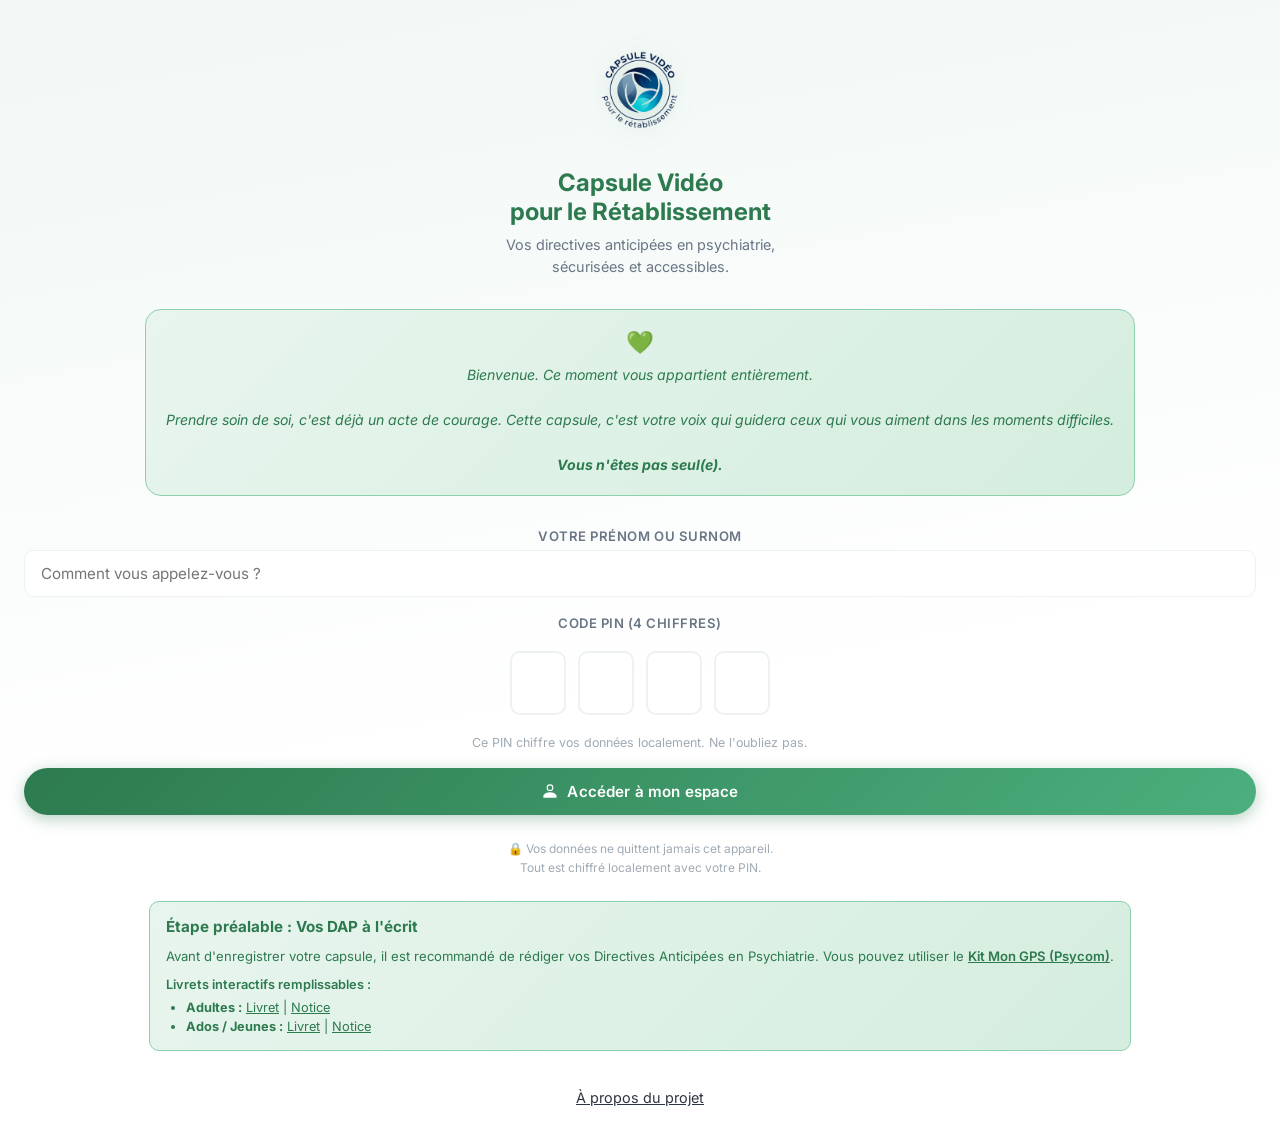
==== commit 2643f722: "Add files via upload" ====
--- a/index.html
+++ b/index.html
@@ -11,8 +11,8 @@
   <meta name="apple-mobile-web-app-title" content="Ma Capsule" />
   <title>Capsule Vidéo — Connexion</title>
   <link rel="manifest" href="manifest.json" />
-  <link rel="apple-touch-icon" href="icons/NewLogo.png" />
-  <link rel="icon" href="icons/NewLogo.png" type="image/png" />
+  <link rel="apple-touch-icon" href="icons/LogoBleu.png" />
+  <link rel="icon" href="icons/LogoBleu.png" type="image/png" />
   <link rel="stylesheet" href="css/style.css" />
 </head>
 
@@ -20,7 +20,7 @@
   <div class="login-page">
 
     <!-- Logo -->
-    <img src="icons/NewLogo.png" alt="Logo Capsule Vidéo" class="login-logo" />
+    <img src="icons/LogoBleu.png" alt="Logo Capsule Vidéo" class="login-logo" />
 
     <h1>Capsule Vidéo<br>pour le Rétablissement</h1>
     <p class="tagline">Vos directives anticipées en psychiatrie,<br>sécurisées et accessibles.</p>
@@ -78,10 +78,10 @@
 
     <!-- Étape préalable DAP -->
     <div class="info-box" style="margin-top: 24px; text-align: left; line-height: 1.5;">
-      <h3 style="font-size: 0.95rem; color: var(--primary-color); margin-bottom: 8px;">Étape préalable : Vos DAP à l'écrit</h3>
+      <h3 style="font-size: 0.95rem; color: var(--primary-color); margin-bottom: 8px;">Étape préalable&nbsp;: Vos DAP à l'écrit</h3>
       <p style="margin-bottom: 8px;">Avant d'enregistrer votre capsule, il est recommandé de rédiger vos Directives Anticipées en Psychiatrie. Vous pouvez utiliser le <a href="https://www.psycom.org/agir/la-defense-des-droits/kit-mon-gps/#telecharger-le-livret-mon-gps-697d5fd9e384f" target="_blank" rel="noopener" style="color:var(--primary-color);font-weight:600;text-decoration:underline;">Kit Mon GPS (Psycom)</a>.</p>
       
-      <p style="margin-bottom: 4px; font-weight: 600; font-size: 0.8rem;">Livrets interactifs remplissables :</p>
+      <p style="margin-bottom: 4px; font-weight: 600; font-size: 0.8rem;">Livrets interactifs remplissables&nbsp;:</p>
       <ul style="margin: 0; padding-left: 20px; font-size: 0.8rem;">
         <li><strong>Adultes :</strong> <a href="https://www.psycom.org/wp-content/uploads/2023/11/PSYCOM_GPS_VF_INTERACTIF_2023.pdf" target="_blank" rel="noopener" style="color:var(--primary-color);text-decoration:underline;">Livret</a> | <a href="https://www.psycom.org/wp-content/uploads/2023/11/PSYCOM_PRISM_monGPS_NOTICE_Usagers.pdf" target="_blank" rel="noopener" style="color:var(--primary-color);text-decoration:underline;">Notice</a></li>
         <li><strong>Ados / Jeunes :</strong> <a href="https://www.psycom.org/wp-content/uploads/2023/11/PSYCOM_GPS_ADOS_INTERACTIF_2023.pdf" target="_blank" rel="noopener" style="color:var(--primary-color);text-decoration:underline;">Livret</a> | <a href="https://www.psycom.org/wp-content/uploads/2024/04/PSYCOM_GPS_ADO-JEUNES-ADULTES_Notice_Jeunes_DEF.pdf" target="_blank" rel="noopener" style="color:var(--primary-color);text-decoration:underline;">Notice</a></li>
@@ -162,7 +162,7 @@
         deferredPrompt = null;
       } else {
         // iOS : afficher les instructions
-        showToast('Sur iOS : appuyez sur  ⬆  puis « Sur l\'écran d\'accueil »', 5000);
+        showToast('Sur iOS&nbsp;: appuyez sur  ⬆  puis «&nbsp;Sur l\'écran d\'accueil&nbsp;»', 5000);
       }
     });
 
--- a/css/style.css
+++ b/css/style.css
@@ -17,6 +17,9 @@
   --gray-400: #a0aab4;
   --gray-600: #6b7685;
   --gray-800: #2c3540;
+  --primary-color: #2d7a4f;
+  --secondary-color: #e8f5ee;
+  --text-color: #2c3540;
   --accent: #5cb87a;
   --danger: #e57373;
   --shadow-sm: 0 2px 8px rgba(45, 122, 79, 0.08);
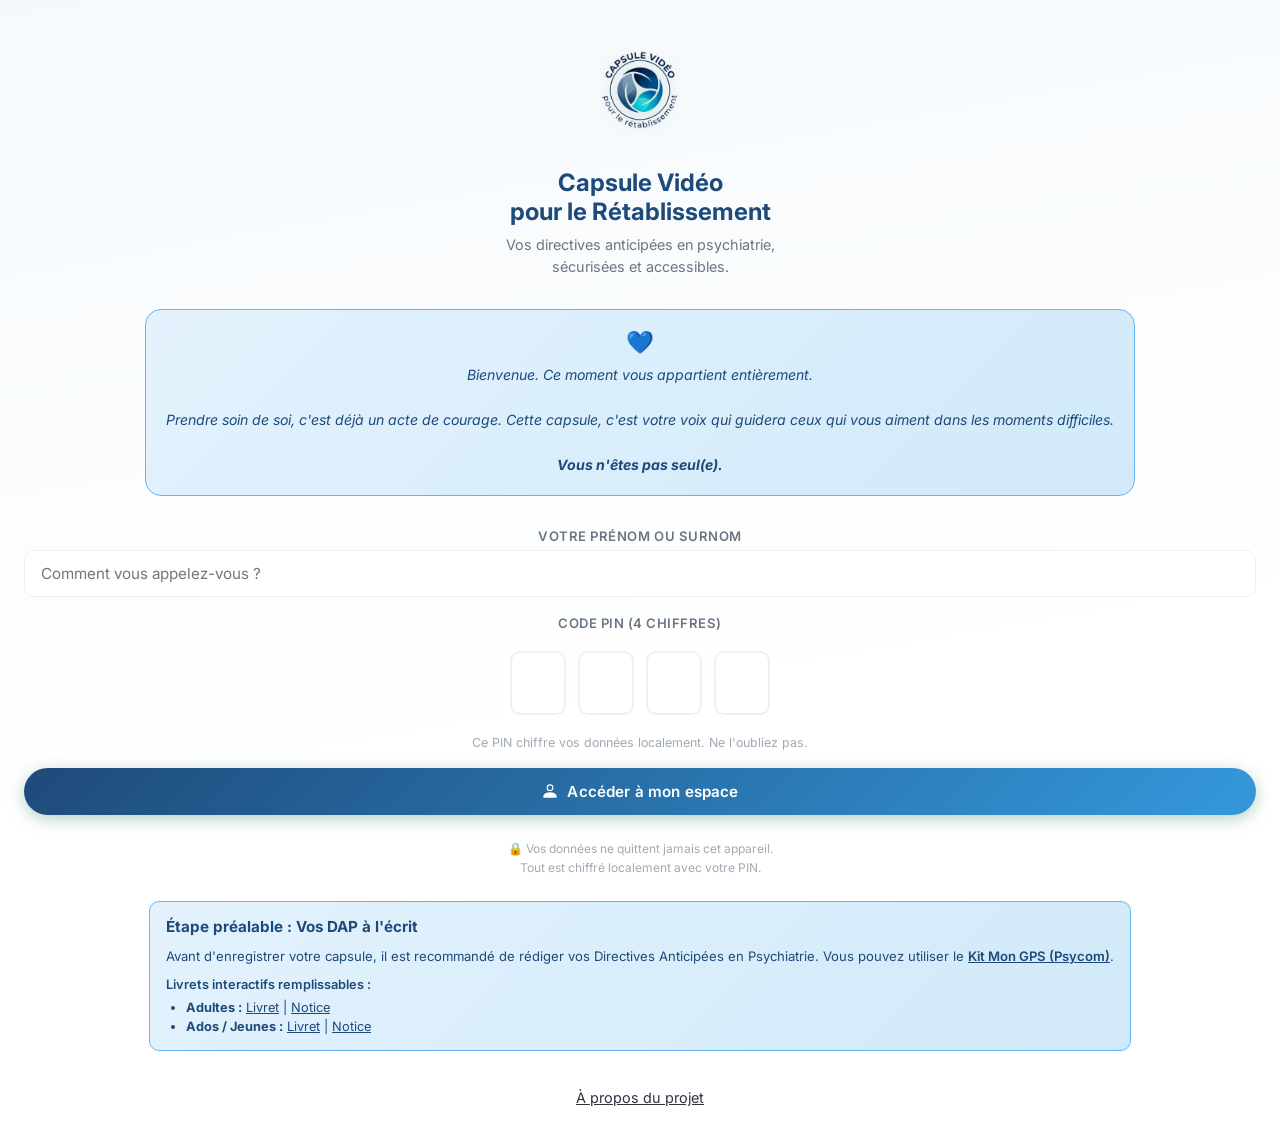
==== commit 44528f5f: "Add files via upload" ====
--- a/index.html
+++ b/index.html
@@ -4,7 +4,7 @@
 <head>
   <meta charset="UTF-8" />
   <meta name="viewport" content="width=device-width, initial-scale=1.0, viewport-fit=cover" />
-  <meta name="theme-color" content="#2d7a4f" />
+  <meta name="theme-color" content="#1e4a7a" />
   <meta name="description" content="Enregistrez vos Directives Anticipées en Psychiatrie en toute sécurité." />
   <meta name="apple-mobile-web-app-capable" content="yes" />
   <meta name="apple-mobile-web-app-status-bar-style" content="default" />
@@ -27,7 +27,7 @@
 
     <!-- Message de bienveillance -->
     <div class="bienveillance-banner">
-      <div class="heart">💚</div>
+      <div class="heart">💙</div>
       <p>
         Bienvenue. Ce moment vous appartient entièrement.<br><br>
         Prendre soin de soi, c'est déjà un acte de courage.
--- a/css/style.css
+++ b/css/style.css
@@ -6,25 +6,25 @@
 @import url('https://fonts.googleapis.com/css2?family=Inter:wght@300;400;500;600;700&display=swap');
 
 :root {
-  --green-dark: #2d7a4f;
-  --green-mid: #4caf7d;
-  --green-light: #8ecfac;
-  --green-pale: #e8f5ee;
-  --green-mist: #f0f7f4;
+  --blue-dark: #1e4a7a;
+  --blue-mid: #3498db;
+  --blue-light: #64b5f6;
+  --blue-pale: #e3f2fd;
+  --blue-mist: #f5f9fc;
   --white: #ffffff;
   --gray-100: #f8fafb;
   --gray-200: #eef1f3;
   --gray-400: #a0aab4;
   --gray-600: #6b7685;
   --gray-800: #2c3540;
-  --primary-color: #2d7a4f;
-  --secondary-color: #e8f5ee;
+  --primary-color: var(--blue-dark);
+  --secondary-color: var(--blue-pale);
   --text-color: #2c3540;
-  --accent: #5cb87a;
+  --accent: var(--blue-mid);
   --danger: #e57373;
-  --shadow-sm: 0 2px 8px rgba(45, 122, 79, 0.08);
-  --shadow-md: 0 4px 20px rgba(45, 122, 79, 0.14);
-  --shadow-lg: 0 8px 40px rgba(45, 122, 79, 0.18);
+  --shadow-sm: 0 2px 8px rgba(30, 74, 122, 0.08);
+  --shadow-md: 0 4px 20px rgba(30, 74, 122, 0.14);
+  --shadow-lg: 0 8px 40px rgba(30, 74, 122, 0.18);
   --radius-sm: 10px;
   --radius-md: 16px;
   --radius-lg: 24px;
@@ -46,7 +46,7 @@
   font-family: 'Inter', system-ui, -apple-system, sans-serif;
   font-size: 16px;
   color: var(--gray-800);
-  background: var(--green-mist);
+  background: var(--blue-mist);
   -webkit-font-smoothing: antialiased;
 }
 
@@ -74,7 +74,7 @@
   display: flex;
   align-items: center;
   gap: 12px;
-  border-bottom: 1px solid var(--green-pale);
+  border-bottom: 1px solid var(--blue-pale);
   position: sticky;
   top: 0;
   z-index: 100;
@@ -95,7 +95,7 @@
 .app-header h1 {
   font-size: 0.9rem;
   font-weight: 600;
-  color: var(--green-dark);
+  color: var(--blue-dark);
   line-height: 1.2;
 }
 
@@ -110,21 +110,21 @@
   background: none;
   border: none;
   cursor: pointer;
-  color: var(--green-dark);
+  color: var(--blue-dark);
   padding: 6px;
   border-radius: 50%;
   transition: var(--transition);
 }
 
 .header-back:hover {
-  background: var(--green-pale);
+  background: var(--blue-pale);
 }
 
 /* ── Bottom Nav ── */
 .bottom-nav {
   display: flex;
   background: var(--white);
-  border-top: 1px solid var(--green-pale);
+  border-top: 1px solid var(--blue-pale);
   padding: 8px 0 12px;
 }
 
@@ -152,11 +152,11 @@
 }
 
 .nav-item.active {
-  color: var(--green-dark);
+  color: var(--blue-dark);
 }
 
 .nav-item:hover {
-  color: var(--green-mid);
+  color: var(--blue-mid);
 }
 
 /* ── Cards ── */
@@ -165,13 +165,13 @@
   border-radius: var(--radius-md);
   padding: 20px;
   box-shadow: var(--shadow-sm);
-  border: 1px solid var(--green-pale);
+  border: 1px solid var(--blue-pale);
   margin-bottom: 16px;
 }
 
 .card-muted {
-  background: var(--green-mist);
-  border: 1px solid var(--green-pale);
+  background: var(--blue-mist);
+  border: 1px solid var(--blue-pale);
   border-radius: var(--radius-md);
   padding: 20px;
   margin-bottom: 16px;
@@ -196,7 +196,7 @@
 }
 
 .btn-primary {
-  background: linear-gradient(135deg, var(--green-dark), var(--green-mid));
+  background: linear-gradient(135deg, var(--blue-dark), var(--blue-mid));
   color: var(--white);
   box-shadow: 0 4px 16px rgba(45, 122, 79, 0.35);
 }
@@ -211,13 +211,13 @@
 }
 
 .btn-secondary {
-  background: var(--green-pale);
-  color: var(--green-dark);
-  border: 1.5px solid var(--green-light);
+  background: var(--blue-pale);
+  color: var(--blue-dark);
+  border: 1.5px solid var(--blue-light);
 }
 
 .btn-secondary:hover {
-  background: #d4edde;
+  background: #d1e9f9;
 }
 
 .btn-danger {
@@ -274,7 +274,7 @@
 input:focus,
 select:focus,
 textarea:focus {
-  border-color: var(--green-mid);
+  border-color: var(--blue-mid);
   box-shadow: 0 0 0 3px rgba(76, 175, 125, 0.12);
 }
 
@@ -293,15 +293,15 @@
   font-weight: 700;
   border: 2px solid var(--gray-200);
   border-radius: var(--radius-sm);
-  color: var(--green-dark);
-  caret-color: var(--green-mid);
+  color: var(--blue-dark);
+  caret-color: var(--blue-mid);
   transition: var(--transition);
   padding: 0;
   -webkit-text-security: disc;
 }
 
 .pin-digit:focus {
-  border-color: var(--green-mid);
+  border-color: var(--blue-mid);
   box-shadow: 0 0 0 3px rgba(76, 175, 125, 0.15);
 }
 
@@ -313,7 +313,7 @@
   text-align: center;
   padding: 40px 24px;
   min-height: 100vh;
-  background: linear-gradient(170deg, var(--green-mist) 0%, var(--white) 60%);
+  background: linear-gradient(170deg, var(--blue-mist) 0%, var(--white) 60%);
 }
 
 .login-logo {
@@ -339,7 +339,7 @@
 .login-page h1 {
   font-size: 1.5rem;
   font-weight: 700;
-  color: var(--green-dark);
+  color: var(--blue-dark);
   margin-bottom: 8px;
   animation: fadeInUp 0.6s 0.2s ease-out both;
 }
@@ -353,8 +353,8 @@
 }
 
 .bienveillance-banner {
-  background: linear-gradient(135deg, #e8f5ee, #d4edde);
-  border: 1px solid var(--green-light);
+  background: linear-gradient(135deg, var(--blue-pale), #d1e9f9);
+  border: 1px solid var(--blue-light);
   border-radius: var(--radius-md);
   padding: 18px 20px;
   margin-bottom: 32px;
@@ -368,7 +368,7 @@
 
 .bienveillance-banner p {
   font-size: 0.88rem;
-  color: var(--green-dark);
+  color: var(--blue-dark);
   line-height: 1.6;
   font-style: italic;
 }
@@ -392,7 +392,7 @@
 
 /* ── Dashboard ── */
 .dashboard-hero {
-  background: linear-gradient(135deg, var(--green-dark) 0%, var(--green-mid) 100%);
+  background: linear-gradient(135deg, var(--blue-dark) 0%, var(--blue-mid) 100%);
   border-radius: var(--radius-lg);
   padding: 32px 24px;
   text-align: center;
@@ -439,7 +439,7 @@
 
 .record-btn-hero {
   background: var(--white);
-  color: var(--green-dark);
+  color: var(--blue-dark);
   font-size: 1.05rem;
   padding: 16px 32px;
   box-shadow: 0 4px 20px rgba(0, 0, 0, 0.15);
@@ -483,9 +483,9 @@
   align-items: center;
   justify-content: center;
   height: 200px;
-  background: var(--green-mist);
+  background: var(--blue-mist);
   border-radius: var(--radius-md);
-  border: 2px dashed var(--green-light);
+  border: 2px dashed var(--blue-light);
   color: var(--gray-400);
   gap: 10px;
 }
@@ -508,8 +508,8 @@
 }
 
 .meta-chip {
-  background: var(--green-pale);
-  color: var(--green-dark);
+  background: var(--blue-pale);
+  color: var(--blue-dark);
   font-size: 0.75rem;
   font-weight: 600;
   padding: 4px 12px;
@@ -601,11 +601,11 @@
 }
 
 .phase-dot.done {
-  background: var(--green-dark);
+  background: var(--blue-dark);
 }
 
 .phase-dot.active {
-  background: var(--green-mid);
+  background: var(--blue-mid);
 }
 
 /* Timer */
@@ -659,7 +659,7 @@
   width: 72px;
   height: 72px;
   border-radius: 50%;
-  border: 4px solid var(--green-dark);
+  border: 4px solid var(--blue-dark);
   background: var(--white);
   cursor: pointer;
   display: flex;
@@ -695,9 +695,9 @@
 }
 
 .prompts-panel {
-  background: var(--green-mist);
+  background: var(--blue-mist);
   padding: 16px 20px;
-  border-top: 1px solid var(--green-pale);
+  border-top: 1px solid var(--blue-pale);
 }
 
 .prompts-panel h3 {
@@ -727,13 +727,13 @@
 
 .prompt-list li.active {
   background: var(--white);
-  color: var(--green-dark);
+  color: var(--blue-dark);
   font-weight: 600;
   box-shadow: var(--shadow-sm);
 }
 
 .prompt-list li.done {
-  color: var(--green-light);
+  color: var(--blue-light);
   text-decoration: line-through;
 }
 
@@ -779,7 +779,7 @@
   width: 42px;
   height: 42px;
   border-radius: 50%;
-  background: linear-gradient(135deg, var(--green-mid), var(--green-dark));
+  background: linear-gradient(135deg, var(--blue-mid), var(--blue-dark));
   display: flex;
   align-items: center;
   justify-content: center;
@@ -846,7 +846,7 @@
 
 .divider {
   height: 1px;
-  background: var(--green-pale);
+  background: var(--blue-pale);
   margin: 16px 0;
 }
 
@@ -873,12 +873,12 @@
 }
 
 .info-box {
-  background: linear-gradient(135deg, #e8f5ee, #d4edde);
-  border: 1px solid var(--green-light);
+  background: linear-gradient(135deg, #e3f2fd, #d1e9f9);
+  border: 1px solid var(--blue-light);
   border-radius: var(--radius-sm);
   padding: 14px 16px;
   font-size: 0.82rem;
-  color: var(--green-dark);
+  color: var(--blue-dark);
   line-height: 1.5;
   margin-bottom: 16px;
 }
@@ -901,8 +901,8 @@
   padding: 13px 28px;
   border-radius: var(--radius-xl);
   background: transparent;
-  border: 2px dashed var(--green-mid);
-  color: var(--green-dark);
+  border: 2px dashed var(--blue-mid);
+  color: var(--blue-dark);
   font-family: inherit;
   font-size: 0.92rem;
   font-weight: 600;
@@ -912,7 +912,7 @@
 }
 
 .btn-install:hover {
-  background: var(--green-pale);
+  background: var(--blue-pale);
   border-style: solid;
   transform: translateY(-2px);
   box-shadow: var(--shadow-sm);
@@ -930,4 +930,30 @@
   line-height: 1.5;
   max-width: 280px;
   animation: fadeInUp 0.6s 0.9s ease-out both;
+}
+
+/* ── Modals (Shared) ── */
+.modal-overlay {
+  position: fixed;
+  top: 0; left: 0; right: 0; bottom: 0;
+  background: rgba(0,0,0,0.6);
+  display: none;
+  justify-content: center;
+  align-items: center;
+  z-index: 1000;
+  padding: 20px;
+}
+.modal-content {
+  background: white;
+  border-radius: 16px;
+  padding: 24px;
+  width: 100%;
+  max-width: 400px;
+  box-shadow: 0 10px 30px rgba(0,0,0,0.2);
+}
+.modal-title {
+  font-size: 1.25rem;
+  font-weight: 700;
+  color: var(--blue-dark);
+  margin-bottom: 8px;
 }
